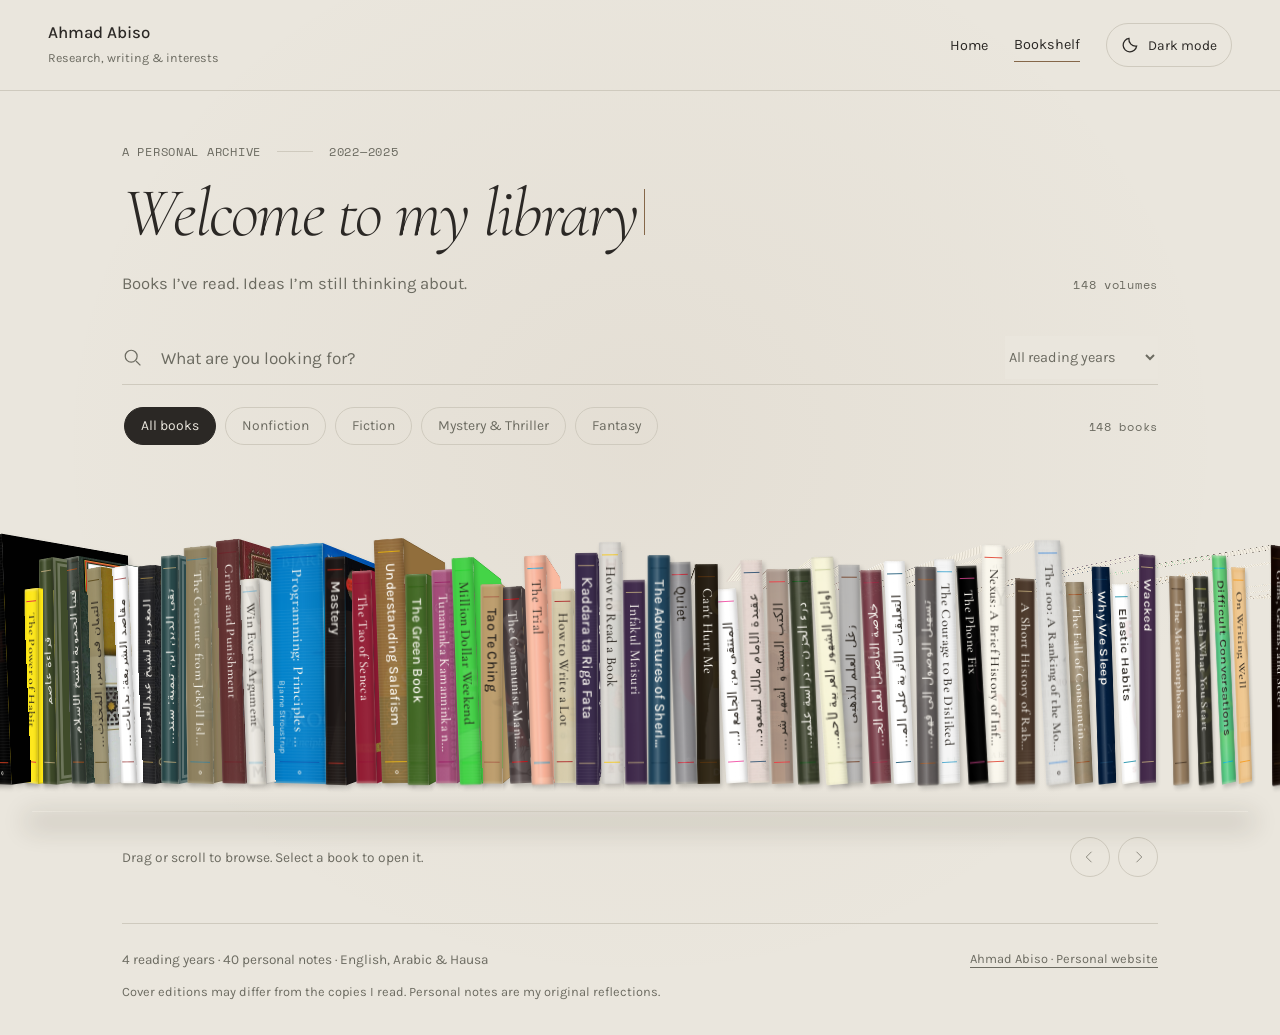
==== bookshelf/index.html @ cfb3cf04 "Publish personal website and reading bookshelf" ====
<!doctype html>
<html lang="en">
<head>
<meta charset="utf-8"><meta name="viewport" content="width=device-width,initial-scale=1">
<title>Ahmad Abiso’s Bookshelf — A Personal Reading Archive</title>
<meta name="description" content="Explore Ahmad Abiso’s reading archive: books in English, Arabic and Hausa, reading years, and personal reflections.">
<meta name="theme-color" content="#ece9e1">
<meta property="og:title" content="Ahmad Abiso’s Bookshelf"><meta property="og:description" content="A personal reading archive. Explore the shelves and open a book to read more."><meta property="og:type" content="website">
<link rel="icon" type="image/svg+xml" href="data:image/svg+xml,%3Csvg xmlns='http://www.w3.org/2000/svg' viewBox='0 0 32 32'%3E%3Crect width='32' height='32' rx='8' fill='%2319352e'/%3E%3Cpath d='M7 25 14 7h4l7 18h-5l-1-4h-6l-1 4zm7-8h4l-2-6z' fill='%23d7f36b'/%3E%3C/svg%3E">
<link rel="preconnect" href="https://fonts.googleapis.com"><link rel="preconnect" href="https://fonts.gstatic.com" crossorigin>
<link href="https://fonts.googleapis.com/css2?family=Cormorant+Garamond:ital,wght@0,300;0,400;0,500;1,300;1,400&family=Karla:wght@300;400;500&family=Space+Mono:wght@400;700&display=swap" rel="stylesheet">
<script src="/theme.js"></script><link rel="stylesheet" href="/theme.css"><link rel="stylesheet" href="library.css">
<script src="books.js" defer></script><script src="library.js" defer></script>
</head>
<body>
<a class="skip" href="#library">Skip to bookshelf</a>
<header class="library-nav"><a class="identity" href="/">Ahmad Abiso<span>Research, writing & interests</span></a><div class="nav-right"><a href="/#interests">Home</a><span aria-current="page">Bookshelf</span><button class="theme-toggle" type="button" aria-pressed="false" hidden><svg width="18" height="18" viewBox="0 0 24 24" fill="none" stroke="currentColor" stroke-width="1.7" aria-hidden="true"><path d="M20.8 13.4A9 9 0 0 1 10.6 3.2 9 9 0 1 0 20.8 13.4Z"/></svg><span>Dark mode</span></button></div></header>
<main id="library">
<section class="library-intro"><p class="kicker">A personal archive <span class="intro-rule"></span> 2022—2025</p><h1 aria-label="Welcome to my library"><span id="typed-title" aria-hidden="true">Welcome to my library</span><span class="caret" aria-hidden="true"></span></h1><div class="intro-bottom"><p>Books I’ve read. Ideas I’m still thinking about.</p><span id="total-count" class="mono"></span></div></section>
<section class="filters" aria-label="Find books"><div class="search-line"><label class="search-wrap"><svg viewBox="0 0 24 24" width="21" height="21" fill="none" stroke="currentColor" stroke-width="1.4" aria-hidden="true"><circle cx="10.5" cy="10.5" r="6.8"/><path d="m16 16 5 5"/></svg><span class="sr-only">Search titles, authors, genres and reading notes</span><input id="search" type="search" placeholder="What are you looking for?" autocomplete="off"></label><label class="year-wrap"><span class="sr-only">Reading year</span><select id="year"><option value="all">All reading years</option></select></label></div><div class="filter-bottom"><div id="genres" class="genre-pills" aria-label="Filter by genre"></div><p id="result-count" class="mono" aria-live="polite" aria-atomic="true"></p></div></section>
<section class="shelf-area" aria-label="Bookshelf"><div id="rail" class="shelf-rail" tabindex="0" aria-label="Scrollable bookshelf. Use left and right arrow keys to browse."><div id="track" class="shelf-track"></div></div><div class="shelf-ground" aria-hidden="true"></div><div id="empty" class="empty-state" hidden><h2>No books on this shelf.</h2><p>Try another title, author, reading year or genre.</p><button id="reset" class="text-button">Clear filters</button></div><div class="shelf-tools"><span>Drag or scroll to browse. Select a book to open it.</span><div><button id="browse-prev" class="round-button" aria-label="Browse previous books"><svg viewBox="0 0 24 24" width="18" height="18" fill="none" stroke="currentColor" aria-hidden="true"><path d="m14 5-7 7 7 7"/></svg></button><button id="browse-next" class="round-button" aria-label="Browse next books"><svg viewBox="0 0 24 24" width="18" height="18" fill="none" stroke="currentColor" aria-hidden="true"><path d="m10 5 7 7-7 7"/></svg></button></div></div></section>
<footer class="library-footer"><span id="archive-caption">Collected from my reading lists.</span><p>Cover editions may differ from the copies I read. Personal notes are my original reflections.</p><a href="/">Ahmad Abiso · Personal website</a></footer>
<noscript><p class="noscript">Please enable JavaScript to browse the interactive bookshelf.</p></noscript>
</main>
<div id="hover-card" class="hover-card" role="tooltip" hidden><h2 dir="auto"></h2><p dir="auto"></p><span class="mono"></span></div>
<dialog id="book-dialog" aria-labelledby="detail-title"><button id="close-detail" class="close-detail" aria-label="Shelve book and close">×</button><div class="detail-layout"><div id="detail-cover" class="detail-cover"></div><article class="detail-copy"><p id="detail-date" class="kicker"></p><h2 id="detail-title" dir="auto"></h2><p id="detail-author" class="detail-author" dir="auto"></p><div id="detail-tags" class="detail-tags"></div><p id="detail-blurb" class="detail-blurb" dir="auto"></p><dl id="detail-metadata"></dl><section id="note-section" class="personal-note" hidden><h3>My reading notes</h3><div id="detail-note" dir="auto"></div></section><p id="cover-notice" class="cover-notice"></p><a id="source-link" target="_blank" rel="noopener noreferrer">View cover source</a><div class="detail-controls"><button id="previous-book" class="text-button">Previous</button><span id="detail-position" class="mono"></span><button id="next-book" class="text-button">Next</button></div><button id="shelve-book" class="shelve-button">Shelve it</button></article></div></dialog>
</body></html>
---- theme.css ----
:root{color-scheme:light;--button-bg:#19352e;--button-text:#fff;--button-hover:#2d5747;--mark-bg:#19352e;--mark-text:#d7f36b;--on-forest:#f5f6f4}
:root[data-theme="dark"]{color-scheme:dark;--paper:#080f0b;--ink:#e7eee9;--muted:#afc0b6;--line:#2b4032;--forest:#10251a;--accent:#8bb89b;--button-bg:#245c3f;--button-text:#f3f7f4;--button-hover:#2f714f;--mark-bg:#245c3f;--mark-text:#f3f7f4;--toggle-bg:#245c3f;--toggle-text:#f3f7f4}
@media(prefers-color-scheme:dark){:root:not([data-theme]){color-scheme:dark;--paper:#080f0b;--ink:#e7eee9;--muted:#afc0b6;--line:#2b4032;--forest:#10251a;--accent:#8bb89b;--button-bg:#245c3f;--button-text:#f3f7f4;--button-hover:#2f714f;--mark-bg:#245c3f;--mark-text:#f3f7f4;--toggle-bg:#245c3f;--toggle-text:#f3f7f4}}
.header-actions{display:flex;align-items:center;gap:30px;flex-wrap:wrap}.theme-toggle{display:inline-flex;align-items:center;justify-content:center;gap:9px;min-height:44px;padding:10px 14px;border:1px solid var(--line);border-radius:30px;background:transparent;color:var(--ink);font:inherit;font-size:.875rem;cursor:pointer}.theme-toggle[hidden]{display:none}.theme-toggle:hover{border-color:var(--ink)}.theme-toggle[aria-pressed="true"]{background:var(--toggle-bg,var(--accent));border-color:var(--toggle-bg,var(--accent));color:var(--toggle-text,#19352e)}.theme-toggle svg{flex-shrink:0}.mark{background:var(--mark-bg);color:var(--mark-text)}.button{background:var(--button-bg);color:var(--button-text);border-color:var(--button-bg)}.button:hover{background:var(--button-hover);border-color:var(--button-hover)}.closing,.research-panel,.contact{color:var(--on-forest)}.skip,::selection{color:#19352e}header{height:auto;min-height:112px;padding:24px 0;flex-wrap:wrap}nav{flex-wrap:wrap}
@media(max-width:760px){header{gap:16px}.header-actions{gap:20px}.theme-toggle{padding:10px 12px}}
@media(max-width:620px){header{padding:20px 0;min-height:90px;gap:18px}.header-actions{width:100%;justify-content:space-between;gap:14px}nav{gap:20px}}
---- bookshelf/library.css ----
:root{--paper:oklch(.925 .012 85);--ink:oklch(.28 .008 80);--muted:#6c6b61;--line:#cfcabe;--accent:#856749;--shadow:rgba(47,38,23,.2);--panel:#f4f1e9;--serif:'Cormorant Garamond',Georgia,serif;--body:'Karla',Arial,sans-serif;--mono:'Space Mono',monospace;color:var(--ink);background:var(--paper);font-family:var(--body);font-synthesis:none;color-scheme:light;scroll-behavior:smooth}
:root[data-theme=dark]{--paper:#080f0b;--ink:#e7eee9;--muted:#aab9ae;--line:#2b4032;--accent:#8bb89b;--shadow:rgba(0,0,0,.7);--panel:#122119;color-scheme:dark}
@media(prefers-color-scheme:dark){:root:not([data-theme]){--paper:#080f0b;--ink:#e7eee9;--muted:#aab9ae;--line:#2b4032;--accent:#8bb89b;--shadow:rgba(0,0,0,.7);--panel:#122119;color-scheme:dark}}
*{box-sizing:border-box}body{margin:0;min-width:280px;background:radial-gradient(ellipse at 50% 43%,color-mix(in srgb,var(--accent) 6%,transparent),transparent 65%)}button,input,select{font:inherit}button,a,input,select{-webkit-tap-highlight-color:transparent}button{cursor:pointer}button:disabled{cursor:default;opacity:.4}a{color:inherit;text-underline-offset:4px}button:focus-visible,a:focus-visible,input:focus-visible,select:focus-visible,[tabindex]:focus-visible{outline:2px solid var(--accent);outline-offset:5px}button{color:inherit}svg{flex-shrink:0}[hidden]{display:none!important}.sr-only{position:absolute;width:1px;height:1px;padding:0;margin:-1px;overflow:hidden;clip:rect(0,0,0,0);white-space:nowrap;border:0}.skip{position:absolute;left:20px;top:-80px;z-index:300;background:var(--panel);padding:12px}.skip:focus{top:12px}.mono,.kicker{font-family:var(--mono);font-size:.75rem;letter-spacing:.06em}.kicker{text-transform:uppercase}.library-nav{max-width:1440px;margin:0 auto;padding:23px 48px;display:flex;align-items:center;justify-content:space-between;gap:30px;min-height:90px;border-bottom:1px solid var(--line);flex-wrap:wrap}.identity{font-size:1.05rem;text-decoration:none;font-weight:500;line-height:1.25}.identity span{display:block;font-size:.78rem;font-weight:400;color:var(--muted);margin-top:7px}.nav-right{display:flex;align-items:center;gap:26px;font-size:.9rem}.nav-right>a{text-decoration:none}.nav-right>[aria-current]{border-bottom:1px solid var(--accent);padding:8px 0}.theme-toggle{font-family:var(--body);font-size:.86rem}.library-intro{max-width:1100px;margin:0 auto;padding:52px 32px 20px}.library-intro .kicker{display:flex;align-items:center;gap:16px;color:var(--muted);margin:0 0 16px}.intro-rule{height:1px;width:36px;background:var(--line)}h1{font-family:var(--serif);font-weight:300;font-style:italic;font-size:clamp(2.6rem,5.4vw,4.7rem);letter-spacing:-.025em;line-height:1.08;margin:0 0 19px;min-height:1.1em}.caret{height:.67em;width:1px;display:inline-block;background:var(--accent);margin-left:6px;animation:blink 1.25s steps(1) infinite}.intro-bottom{display:flex;align-items:baseline;justify-content:space-between;gap:16px;color:var(--muted)}.intro-bottom p{font-size:1.04rem;margin:0;line-height:1.6}.intro-bottom>.mono{white-space:nowrap}.filters{position:relative;z-index:45;max-width:1100px;padding:14px 32px 0;margin:0 auto}.search-line{display:flex;gap:24px;border-bottom:1px solid var(--line);align-items:center}.search-wrap{display:flex;align-items:center;gap:14px;flex:1;color:var(--muted)}.search-wrap input{border:0;background:transparent;color:var(--ink);padding:16px 4px;width:100%;min-width:0;font-size:1.07rem;outline-offset:-3px}.search-wrap input::placeholder{color:var(--muted);opacity:1}.year-wrap select{border:0;background:var(--paper);color:var(--muted);font-size:.9rem;padding:12px 26px 12px 0;max-width:190px}.filter-bottom{display:flex;align-items:center;gap:20px;justify-content:space-between;padding-top:18px;min-width:0}.genre-pills{display:flex;gap:9px;overflow-x:auto;scrollbar-width:none;padding:4px 2px 9px;min-width:0}.genre-pills::-webkit-scrollbar{display:none}.genre-pill{border:1px solid var(--line);border-radius:25px;background:transparent;font-size:.87rem;white-space:nowrap;padding:8px 16px;min-height:38px;color:var(--muted)}.genre-pill[aria-pressed=true]{background:var(--ink);color:var(--paper);border-color:var(--ink)}#result-count{white-space:nowrap;color:var(--muted);margin:0 0 4px;min-width:80px;text-align:right}.shelf-area{position:relative;margin-top:-50px}.shelf-rail{width:100%;height:430px;overflow-x:auto;overflow-y:hidden;scrollbar-width:none;perspective:1400px;perspective-origin:50% 65%;touch-action:pan-x;cursor:grab;position:relative;padding-top:150px;scroll-behavior:auto}.shelf-rail::-webkit-scrollbar{display:none}.shelf-rail.dragging{cursor:grabbing;user-select:none}.shelf-track{display:flex;align-items:flex-end;gap:0;width:max-content;min-width:100%;height:254px;transform-style:preserve-3d;padding:0 36px 24px}.shelf-track.centered{justify-content:center}.shelf-segment{display:flex;align-items:flex-end;gap:2px;height:100%;flex-shrink:0;transform-style:preserve-3d}.book-slot{width:var(--w);height:var(--h);flex-shrink:0;border:0;padding:0;background:transparent;position:relative;perspective:1400px;transform-style:preserve-3d;text-align:left;z-index:1;touch-action:pan-x}.book-slot:hover,.book-slot:focus-visible{z-index:40}.book-model{display:block;position:relative;width:100%;height:100%;transform-style:preserve-3d;transform:rotateY(var(--ry,0deg)) rotateZ(var(--lean)) translateZ(var(--depth));transition:transform 700ms cubic-bezier(.22,1,.32,1);will-change:transform}.book-slot:hover .book-model,.book-slot:focus-visible .book-model{transform:rotateY(-30deg) rotateZ(0deg) translateZ(96px) translateY(-26px)}.book-spine{display:block;position:absolute;inset:0;background:var(--spine);color:var(--ink-book);border-radius:2px 1px 1px 2px;box-shadow:inset 1px 0 2px #ffffff45,inset -3px 0 3px #0006,2px 3px 5px #0003;overflow:hidden}.spine-wrap{position:absolute;inset:0;background-size:auto 100%;background-position:left center;opacity:.23;filter:saturate(.8)}.spine-settle{position:absolute;inset:0;background:var(--spine);opacity:.66}.spine-rule{position:absolute;left:12%;right:12%;height:1px;top:12px;background:var(--band);opacity:.8}.spine-rule.bottom{top:auto;bottom:21px}.spine-title{position:absolute;top:24px;bottom:32px;left:50%;writing-mode:vertical-rl;transform:translateX(-50%);font-family:var(--book-font,var(--serif));font-weight:500;font-size:clamp(12px,var(--title-size,16px),18px);letter-spacing:.025em;line-height:1;overflow:hidden;text-overflow:ellipsis;white-space:nowrap;max-height:calc(100% - 56px)}.spine-title.rtl{writing-mode:horizontal-tb;transform:translate(-50%,-50%) rotate(-90deg);top:50%;bottom:auto;width:calc(var(--h) - 65px);max-height:none;text-align:center;direction:rtl;font-family:Tahoma,Arial,sans-serif;font-size:13px}.spine-author{position:absolute;bottom:30px;left:6px;writing-mode:vertical-rl;max-height:130px;font-size:9px;letter-spacing:.02em;overflow:hidden;white-space:nowrap;opacity:.8}.publisher-dot{position:absolute;bottom:9px;left:50%;transform:translateX(-50%);height:4px;width:4px;border:1px solid currentColor;border-radius:50%;opacity:.7}.spine-material{position:absolute;inset:0;background:repeating-linear-gradient(0deg,#fff2 0,#fff2 .5px,transparent .5px,transparent 3px),linear-gradient(90deg,#0004,transparent 20%,#fff2 60%,#0003);opacity:.3;pointer-events:none}.finish-gloss .spine-material{background:linear-gradient(90deg,#0005,transparent 20%,#fff6 43%,transparent 58%,#0005);opacity:.5}.spine-wear{position:absolute;inset:0;opacity:var(--wear);box-shadow:inset 0 2px 2px #faf5e5,inset 1px 0 1px #fff9,inset 0 -2px 2px #f5eed3;pointer-events:none}.book-face{position:absolute;left:100%;top:0;width:160px;height:100%;transform-origin:left center;transform:rotateY(90deg);background:var(--spine);backface-visibility:hidden;box-shadow:inset 0 0 0 1px #0002,4px 3px 6px #0002;overflow:hidden}.book-face img{width:100%;height:100%;object-fit:fill;display:block}.cover-fallback{display:flex;height:100%;padding:20px 14px;flex-direction:column;align-items:center;justify-content:center;text-align:center;color:var(--ink-book);background:var(--spine);border:8px double color-mix(in srgb,var(--ink-book) 25%,transparent);font-family:var(--serif);gap:16px}.cover-fallback strong{font-size:1.35rem;font-weight:500;line-height:1.15}.cover-fallback small{font-family:var(--body);font-size:.85rem;line-height:1.4}.cover-fallback em{font-family:var(--mono);font-style:normal;font-size:.65rem;opacity:.8}.book-pages{position:absolute;top:0;left:1px;width:calc(100% - 2px);height:158px;transform-origin:top;transform:rotateX(-90deg);background:repeating-linear-gradient(90deg,#c9c3b5 0,#eee9dd 1px,#f9f3e8 3px);border:1px solid var(--spine);backface-visibility:hidden}.shelf-ground{height:1px;max-width:1250px;width:95%;position:relative;margin:-23px auto 0;background:linear-gradient(90deg,transparent,var(--line) 15%,var(--line) 85%,transparent);box-shadow:0 10px 26px 6px var(--shadow)}.shelf-tools{max-width:1100px;padding:25px 32px 30px;margin:auto;display:flex;justify-content:space-between;gap:25px;align-items:center;color:var(--muted);font-size:.86rem}.shelf-tools>div{display:flex;gap:8px}.round-button{display:grid;place-items:center;width:40px;height:40px;border:1px solid var(--line);border-radius:50%;background:transparent}.round-button:hover{background:var(--panel)}.empty-state{text-align:center;min-height:300px;padding:95px 24px 30px}.empty-state h2{font:400 2.3rem var(--serif);margin:10px}.empty-state p{color:var(--muted)}.text-button{border:0;border-bottom:1px solid var(--line);padding:9px 4px;background:transparent;font-size:.94rem}.text-button:hover{border-color:var(--accent)}.library-footer{max-width:1036px;margin:16px auto 0;border-top:1px solid var(--line);padding:24px 0 32px;color:var(--muted);font-size:.85rem;line-height:1.7;display:flex;flex-wrap:wrap;justify-content:space-between;gap:10px 30px}.library-footer p{margin:0;flex-basis:100%;order:3;font-size:.8rem}.library-footer a{font-size:.8rem}.hover-card{position:fixed;width:248px;z-index:100;padding:17px 20px;background:var(--panel);color:var(--ink);border:1px solid var(--line);box-shadow:0 10px 30px var(--shadow);transform:translate(-50%,-100%);pointer-events:none;border-radius:3px}.hover-card h2{font:500 20px/1.1 var(--serif);margin:0 0 8px}.hover-card p{font-size:15px;line-height:1.35;margin:0 0 9px;color:var(--muted)}.hover-card>.mono{font-size:12px;line-height:1.5;display:block;color:var(--muted)}dialog{position:fixed;inset:0;width:100%;height:100%;max-width:none;max-height:none;border:0;background:transparent;color:var(--ink);padding:0;overflow-y:auto;overscroll-behavior:contain}dialog::backdrop{background:color-mix(in srgb,var(--paper) 85%,transparent);backdrop-filter:blur(18px);transition:background 700ms}dialog[open]{display:flex;align-items:center;justify-content:center}.detail-layout{width:min(1050px,100%);padding:80px 50px;display:grid;grid-template-columns:minmax(200px,350px) minmax(0,1fr);gap:80px;align-items:start;margin:auto}.detail-cover{width:min(100%,320px);height:min(60vh,480px);justify-self:center;position:sticky;top:60px;perspective:1400px;transform-origin:center;transition:transform 900ms cubic-bezier(.16,1,.3,1),opacity 620ms;box-shadow:15px 18px 28px var(--shadow);background:var(--spine);color:var(--ink-book)}.detail-cover>img{height:100%;width:100%;object-fit:contain;display:block}.detail-cover .cover-fallback strong{font-size:2rem}.detail-cover .cover-fallback em{font-size:.75rem}.detail-copy{min-width:0;opacity:0;transform:translateY(18px);transition:opacity 650ms 260ms,transform 650ms 260ms}.book-out .detail-copy{opacity:1;transform:translateY(0)}.closing-book .detail-copy{opacity:0;transform:translateY(16px);transition-delay:0s}.close-detail{position:fixed;right:30px;top:24px;z-index:5;width:44px;height:44px;border:1px solid var(--line);border-radius:50%;background:var(--paper);font-size:1.8rem;line-height:1}.detail-copy>.kicker{color:var(--muted);margin:0 0 14px;line-height:1.7}.detail-copy h2{font:400 clamp(2rem,4vw,3.2rem)/1.03 var(--serif);margin:0 0 14px;overflow-wrap:anywhere}.detail-author{font-size:1.12rem;color:var(--muted);line-height:1.5;margin:0 0 20px}.detail-tags{display:flex;gap:8px;flex-wrap:wrap}.detail-tags span{font-size:.8rem;border:1px solid var(--line);border-radius:20px;padding:5px 11px;color:var(--muted)}.detail-blurb{font-size:1.06rem;line-height:1.7;margin:22px 0}.detail-blurb:empty{display:none}.detail-copy dl{display:flex;flex-wrap:wrap;gap:14px 28px;border-block:1px solid var(--line);padding:17px 0;margin:22px 0}.detail-copy dl div{min-width:80px}.detail-copy dt{font:400 .68rem var(--mono);text-transform:uppercase;letter-spacing:.05em;color:var(--muted);margin-bottom:7px}.detail-copy dd{font-size:.91rem;margin:0}.personal-note{margin-top:26px}.personal-note h3{font:500 1.5rem var(--serif);margin:0 0 12px}.personal-note p{font-size:1.04rem;line-height:1.8;white-space:pre-line;overflow-wrap:anywhere;margin:0 0 16px}.cover-notice{font-size:.82rem;line-height:1.6;color:var(--muted);margin:18px 0 9px}#source-link{font-size:.85rem}.detail-controls{display:flex;align-items:center;justify-content:space-between;margin:30px 0 20px;gap:12px}.detail-controls .mono{color:var(--muted);font-size:.7rem}.shelve-button{border:1px solid var(--line);border-radius:30px;padding:12px 28px;background:var(--ink);color:var(--paper);font-size:1rem}.noscript{margin:40px;text-align:center}.book-slot:focus-visible{outline-offset:8px}
@keyframes blink{50%{opacity:0}}
@media(min-width:1500px){.library-intro{padding-top:70px}.shelf-rail{height:460px;padding-top:180px}}
@media(max-width:1100px){.library-footer{margin-left:32px;margin-right:32px}.detail-layout{gap:50px}}
@media(max-width:720px){.library-nav{padding:20px 24px;gap:20px}.identity span{display:none}.nav-right{gap:15px;font-size:.85rem}.theme-toggle{padding:9px 11px;min-height:38px}.library-intro{padding:37px 24px 16px}.library-intro .kicker{font-size:.65rem;gap:12px}h1{font-size:clamp(2.6rem,8vw,3.6rem)}.intro-bottom{flex-wrap:wrap;gap:9px}.intro-bottom p{font-size:1rem}.filters{padding:12px 24px 0}.search-line{gap:12px}.search-wrap{gap:8px}.search-wrap input{font-size:1rem}.year-wrap select{max-width:143px;font-size:.8rem;padding-right:8px}.filter-bottom{gap:10px;align-items:flex-start}.genre-pill{font-size:.8rem;padding:7px 12px}#result-count{font-size:.65rem;min-width:63px;padding-top:14px}.shelf-tools{padding:25px 24px;font-size:.8rem;gap:20px}.shelf-tools>span{max-width:240px;line-height:1.6}.shelf-rail{height:414px;padding-top:134px}.library-footer{margin-left:24px;margin-right:24px}.detail-layout{grid-template-columns:1fr;padding:70px 26px 40px;gap:40px;max-width:580px}.detail-cover{position:relative;top:auto;height:42vh;max-height:380px;width:auto;aspect-ratio:2/3;max-width:75vw}.detail-copy{padding-bottom:20px}.detail-copy h2{font-size:2.6rem}.close-detail{top:15px;right:16px}.hover-card{display:none}.detail-copy>.kicker{margin-bottom:10px}.detail-copy dl{gap:14px 22px}dialog[open]{align-items:flex-start}}
@media(max-width:400px){.library-nav{gap:16px}.nav-right{justify-content:space-between;width:100%}.search-line{flex-wrap:wrap;gap:0}.search-wrap{flex-basis:100%;border-bottom:1px solid var(--line)}.year-wrap{width:100%;padding:2px 0}.shelf-area{margin-top:-45px}.library-intro{padding-top:30px}.intro-bottom>.mono{font-size:.67rem}}
@media(prefers-reduced-motion:reduce){:root{scroll-behavior:auto}.caret{animation:none;display:none}.book-model,.detail-cover,.detail-copy,dialog::backdrop{transition:none!important}.book-slot:hover .book-model,.book-slot:focus-visible .book-model{transform:rotateY(-20deg)}.detail-copy{opacity:1;transform:none}}
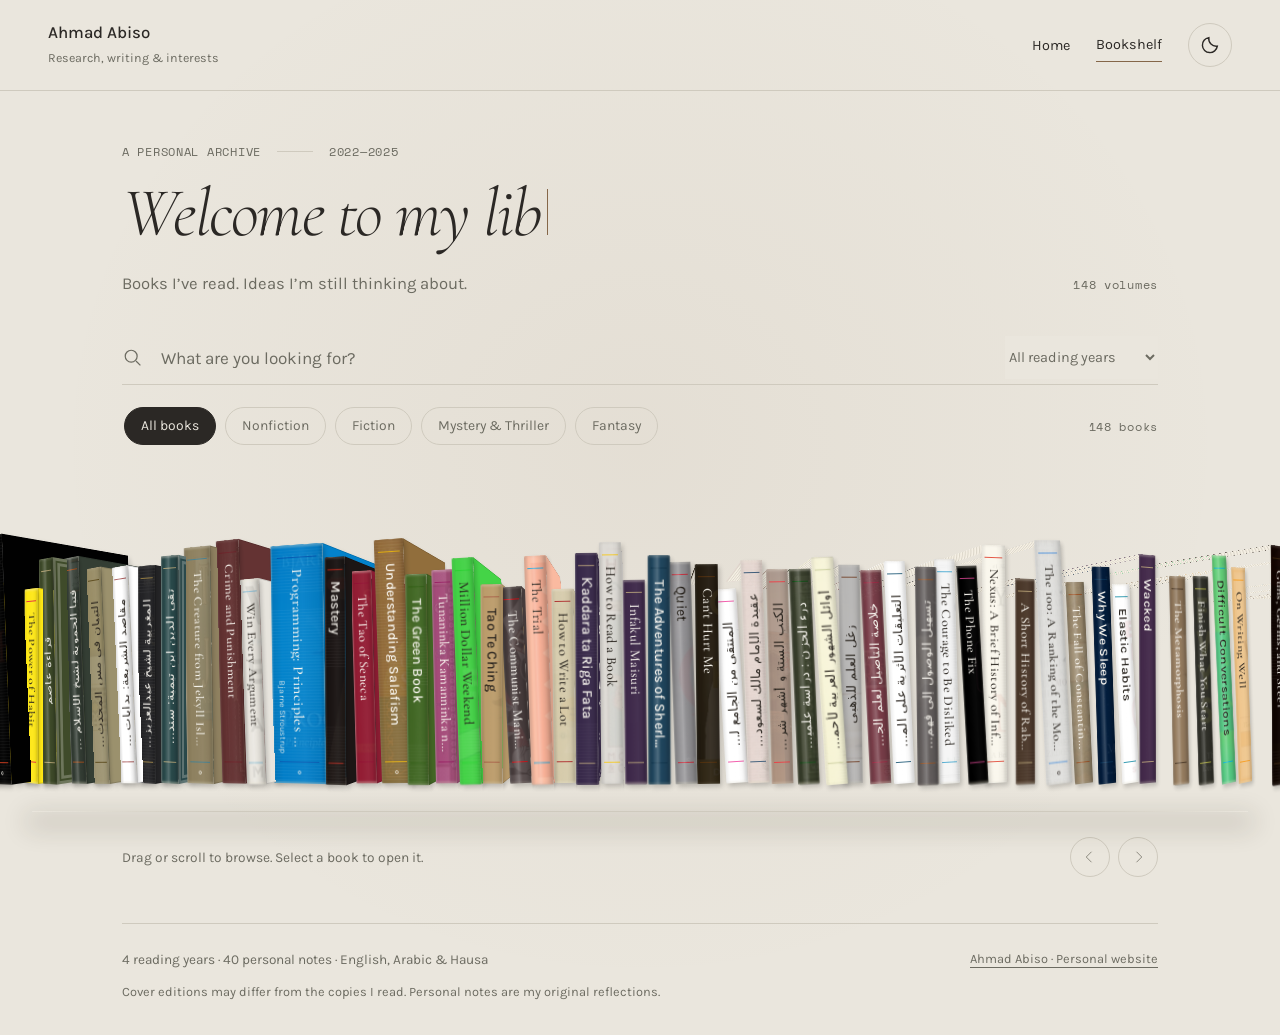
==== commit ffde9c66: "Add publications projects posts travel gallery and AA identity" ====
--- a/bookshelf/index.html
+++ b/bookshelf/index.html
@@ -6,7 +6,7 @@
 <meta name="description" content="Explore Ahmad Abiso’s reading archive: books in English, Arabic and Hausa, reading years, and personal reflections.">
 <meta name="theme-color" content="#ece9e1">
 <meta property="og:title" content="Ahmad Abiso’s Bookshelf"><meta property="og:description" content="A personal reading archive. Explore the shelves and open a book to read more."><meta property="og:type" content="website">
-<link rel="icon" type="image/svg+xml" href="data:image/svg+xml,%3Csvg xmlns='http://www.w3.org/2000/svg' viewBox='0 0 32 32'%3E%3Crect width='32' height='32' rx='8' fill='%2319352e'/%3E%3Cpath d='M7 25 14 7h4l7 18h-5l-1-4h-6l-1 4zm7-8h4l-2-6z' fill='%23d7f36b'/%3E%3C/svg%3E">
+<link rel="icon" type="image/png" href="/assets/ahmad-abiso-logo.png">
 <link rel="preconnect" href="https://fonts.googleapis.com"><link rel="preconnect" href="https://fonts.gstatic.com" crossorigin>
 <link href="https://fonts.googleapis.com/css2?family=Cormorant+Garamond:ital,wght@0,300;0,400;0,500;1,300;1,400&family=Karla:wght@300;400;500&family=Space+Mono:wght@400;700&display=swap" rel="stylesheet">
 <script src="/theme.js"></script><link rel="stylesheet" href="/theme.css"><link rel="stylesheet" href="library.css">
@@ -14,7 +14,7 @@
 </head>
 <body>
 <a class="skip" href="#library">Skip to bookshelf</a>
-<header class="library-nav"><a class="identity" href="/">Ahmad Abiso<span>Research, writing & interests</span></a><div class="nav-right"><a href="/#interests">Home</a><span aria-current="page">Bookshelf</span><button class="theme-toggle" type="button" aria-pressed="false" hidden><svg width="18" height="18" viewBox="0 0 24 24" fill="none" stroke="currentColor" stroke-width="1.7" aria-hidden="true"><path d="M20.8 13.4A9 9 0 0 1 10.6 3.2 9 9 0 1 0 20.8 13.4Z"/></svg><span>Dark mode</span></button></div></header>
+<header class="library-nav"><a class="identity" href="/">Ahmad Abiso<span>Research, writing & interests</span></a><div class="nav-right"><a href="/">Home</a><span aria-current="page">Bookshelf</span><button class="theme-toggle" type="button" aria-label="Switch to dark mode" title="Switch to dark mode" aria-pressed="false" hidden><svg class="moon-icon" width="20" height="20" viewBox="0 0 24 24" fill="none" stroke="currentColor" stroke-width="1.7" aria-hidden="true"><path d="M20.8 13.4A9 9 0 0 1 10.6 3.2 9 9 0 1 0 20.8 13.4Z"/></svg><svg class="sun-icon" width="20" height="20" viewBox="0 0 24 24" fill="none" stroke="currentColor" stroke-width="1.7" aria-hidden="true"><circle cx="12" cy="12" r="4"/><path d="M12 2v2m0 16v2M2 12h2m16 0h2M5 5l1.5 1.5m11 11L19 19M5 19l1.5-1.5m11-11L19 5"/></svg></button></div></header>
 <main id="library">
 <section class="library-intro"><p class="kicker">A personal archive <span class="intro-rule"></span> 2022—2025</p><h1 aria-label="Welcome to my library"><span id="typed-title" aria-hidden="true">Welcome to my library</span><span class="caret" aria-hidden="true"></span></h1><div class="intro-bottom"><p>Books I’ve read. Ideas I’m still thinking about.</p><span id="total-count" class="mono"></span></div></section>
 <section class="filters" aria-label="Find books"><div class="search-line"><label class="search-wrap"><svg viewBox="0 0 24 24" width="21" height="21" fill="none" stroke="currentColor" stroke-width="1.4" aria-hidden="true"><circle cx="10.5" cy="10.5" r="6.8"/><path d="m16 16 5 5"/></svg><span class="sr-only">Search titles, authors, genres and reading notes</span><input id="search" type="search" placeholder="What are you looking for?" autocomplete="off"></label><label class="year-wrap"><span class="sr-only">Reading year</span><select id="year"><option value="all">All reading years</option></select></label></div><div class="filter-bottom"><div id="genres" class="genre-pills" aria-label="Filter by genre"></div><p id="result-count" class="mono" aria-live="polite" aria-atomic="true"></p></div></section>
--- a/theme.css
+++ b/theme.css
@@ -4,3 +4,4 @@
 .header-actions{display:flex;align-items:center;gap:30px;flex-wrap:wrap}.theme-toggle{display:inline-flex;align-items:center;justify-content:center;gap:9px;min-height:44px;padding:10px 14px;border:1px solid var(--line);border-radius:30px;background:transparent;color:var(--ink);font:inherit;font-size:.875rem;cursor:pointer}.theme-toggle[hidden]{display:none}.theme-toggle:hover{border-color:var(--ink)}.theme-toggle[aria-pressed="true"]{background:var(--toggle-bg,var(--accent));border-color:var(--toggle-bg,var(--accent));color:var(--toggle-text,#19352e)}.theme-toggle svg{flex-shrink:0}.mark{background:var(--mark-bg);color:var(--mark-text)}.button{background:var(--button-bg);color:var(--button-text);border-color:var(--button-bg)}.button:hover{background:var(--button-hover);border-color:var(--button-hover)}.closing,.research-panel,.contact{color:var(--on-forest)}.skip,::selection{color:#19352e}header{height:auto;min-height:112px;padding:24px 0;flex-wrap:wrap}nav{flex-wrap:wrap}
 @media(max-width:760px){header{gap:16px}.header-actions{gap:20px}.theme-toggle{padding:10px 12px}}
 @media(max-width:620px){header{padding:20px 0;min-height:90px;gap:18px}.header-actions{width:100%;justify-content:space-between;gap:14px}nav{gap:20px}}
+.theme-toggle{width:44px;height:44px;min-width:44px;padding:10px!important;gap:0}.theme-toggle>span{display:none}.theme-toggle .sun-icon{display:none}:root[data-theme="dark"] .theme-toggle .moon-icon{display:none}:root[data-theme="dark"] .theme-toggle .sun-icon{display:block}.theme-toggle:focus-visible{outline:2px solid var(--ink);outline-offset:4px}
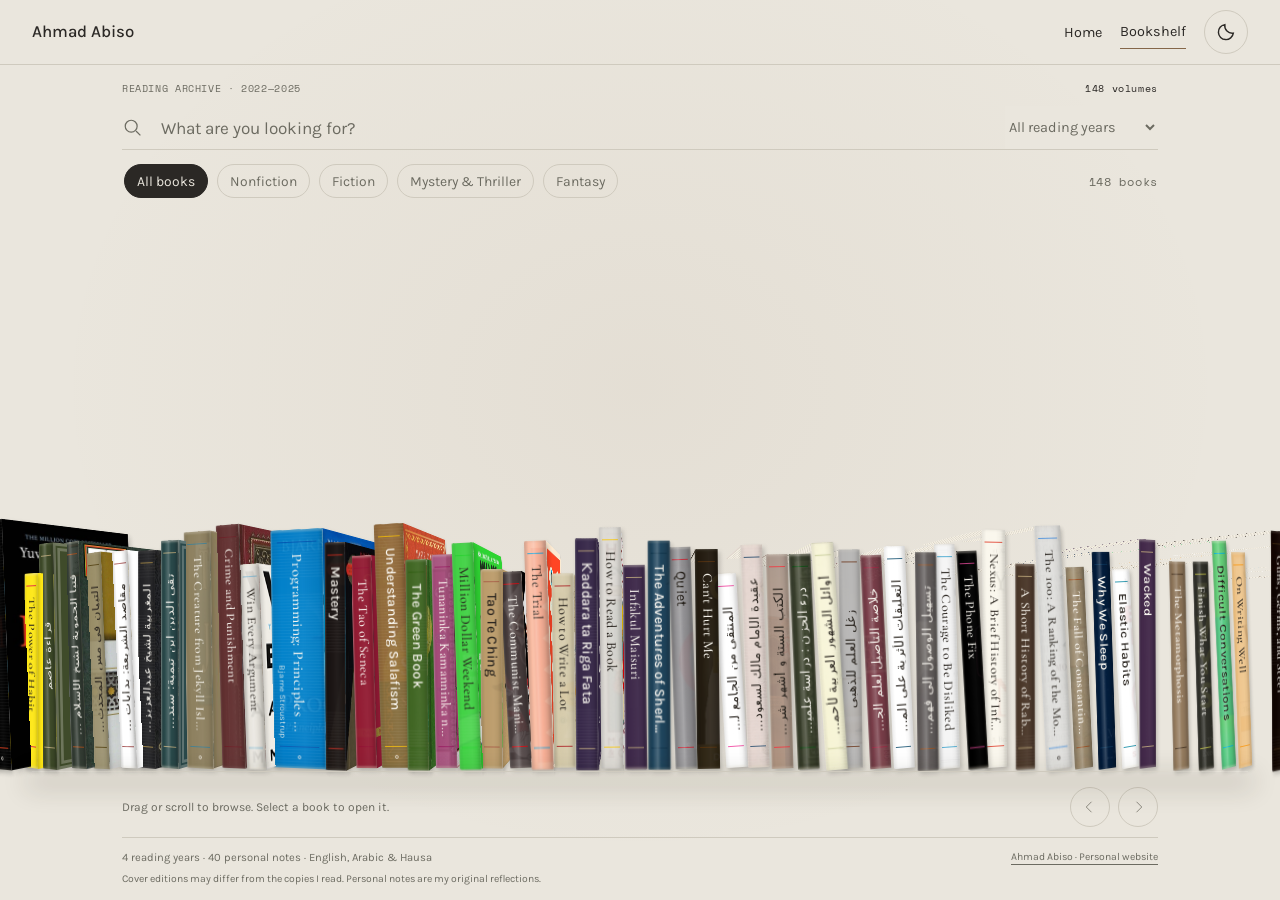
==== commit f4d5a1b4: "Create dedicated pages and responsive bookshelf viewport" ====
--- a/bookshelf/index.html
+++ b/bookshelf/index.html
@@ -11,12 +11,13 @@
 <link href="https://fonts.googleapis.com/css2?family=Cormorant+Garamond:ital,wght@0,300;0,400;0,500;1,300;1,400&family=Karla:wght@300;400;500&family=Space+Mono:wght@400;700&display=swap" rel="stylesheet">
 <script src="/theme.js"></script><link rel="stylesheet" href="/theme.css"><link rel="stylesheet" href="library.css">
 <script src="books.js" defer></script><script src="library.js" defer></script>
+<link rel="stylesheet" href="viewport.css">
 </head>
 <body>
 <a class="skip" href="#library">Skip to bookshelf</a>
 <header class="library-nav"><a class="identity" href="/">Ahmad Abiso<span>Research, writing & interests</span></a><div class="nav-right"><a href="/">Home</a><span aria-current="page">Bookshelf</span><button class="theme-toggle" type="button" aria-label="Switch to dark mode" title="Switch to dark mode" aria-pressed="false" hidden><svg class="moon-icon" width="20" height="20" viewBox="0 0 24 24" fill="none" stroke="currentColor" stroke-width="1.7" aria-hidden="true"><path d="M20.8 13.4A9 9 0 0 1 10.6 3.2 9 9 0 1 0 20.8 13.4Z"/></svg><svg class="sun-icon" width="20" height="20" viewBox="0 0 24 24" fill="none" stroke="currentColor" stroke-width="1.7" aria-hidden="true"><circle cx="12" cy="12" r="4"/><path d="M12 2v2m0 16v2M2 12h2m16 0h2M5 5l1.5 1.5m11 11L19 19M5 19l1.5-1.5m11-11L19 5"/></svg></button></div></header>
 <main id="library">
-<section class="library-intro"><p class="kicker">A personal archive <span class="intro-rule"></span> 2022—2025</p><h1 aria-label="Welcome to my library"><span id="typed-title" aria-hidden="true">Welcome to my library</span><span class="caret" aria-hidden="true"></span></h1><div class="intro-bottom"><p>Books I’ve read. Ideas I’m still thinking about.</p><span id="total-count" class="mono"></span></div></section>
+<section class="library-intro"><h1 class="sr-only">Bookshelf</h1><p class="kicker">Reading archive · 2022—2025</p><span id="total-count" class="mono"></span></section>
 <section class="filters" aria-label="Find books"><div class="search-line"><label class="search-wrap"><svg viewBox="0 0 24 24" width="21" height="21" fill="none" stroke="currentColor" stroke-width="1.4" aria-hidden="true"><circle cx="10.5" cy="10.5" r="6.8"/><path d="m16 16 5 5"/></svg><span class="sr-only">Search titles, authors, genres and reading notes</span><input id="search" type="search" placeholder="What are you looking for?" autocomplete="off"></label><label class="year-wrap"><span class="sr-only">Reading year</span><select id="year"><option value="all">All reading years</option></select></label></div><div class="filter-bottom"><div id="genres" class="genre-pills" aria-label="Filter by genre"></div><p id="result-count" class="mono" aria-live="polite" aria-atomic="true"></p></div></section>
 <section class="shelf-area" aria-label="Bookshelf"><div id="rail" class="shelf-rail" tabindex="0" aria-label="Scrollable bookshelf. Use left and right arrow keys to browse."><div id="track" class="shelf-track"></div></div><div class="shelf-ground" aria-hidden="true"></div><div id="empty" class="empty-state" hidden><h2>No books on this shelf.</h2><p>Try another title, author, reading year or genre.</p><button id="reset" class="text-button">Clear filters</button></div><div class="shelf-tools"><span>Drag or scroll to browse. Select a book to open it.</span><div><button id="browse-prev" class="round-button" aria-label="Browse previous books"><svg viewBox="0 0 24 24" width="18" height="18" fill="none" stroke="currentColor" aria-hidden="true"><path d="m14 5-7 7 7 7"/></svg></button><button id="browse-next" class="round-button" aria-label="Browse next books"><svg viewBox="0 0 24 24" width="18" height="18" fill="none" stroke="currentColor" aria-hidden="true"><path d="m10 5 7 7-7 7"/></svg></button></div></div></section>
 <footer class="library-footer"><span id="archive-caption">Collected from my reading lists.</span><p>Cover editions may differ from the copies I read. Personal notes are my original reflections.</p><a href="/">Ahmad Abiso · Personal website</a></footer>
--- a/bookshelf/viewport.css
+++ b/bookshelf/viewport.css
@@ -0,0 +1,4 @@
+/* Keep the browsing shelf inside the viewport; book details scroll independently. */
+html{height:100%;overflow:hidden}body{height:100dvh;display:flex;flex-direction:column;overflow:hidden}.library-nav{width:100%;min-height:64px;padding:10px 32px;flex:0 0 auto;flex-wrap:nowrap;gap:16px}.identity span{display:none}.nav-right{width:auto;gap:18px}#library{flex:1;min-height:0;display:flex;flex-direction:column}.library-intro{width:100%;padding:15px 32px 5px;display:flex;justify-content:space-between;gap:12px;align-items:center;flex:0 0 auto}.library-intro .kicker{margin:0;font-size:.65rem}.library-intro>.mono{font-size:.65rem}.filters{width:100%;padding:5px 32px 0;flex:0 0 auto}.search-wrap input{padding:11px 4px}.filter-bottom{padding-top:10px}.genre-pill{padding:6px 12px;min-height:34px}.shelf-area{margin:0;flex:1;min-height:0;display:flex;flex-direction:column}.shelf-rail{height:auto;min-height:0;flex:1;padding-top:25px}.shelf-track{height:100%;padding-bottom:20px}.shelf-segment{height:100%}.book-slot{max-height:calc(100% - 40px)}.shelf-ground{flex:0 0 1px;margin:-18px auto 0}.shelf-tools{width:100%;padding:15px 32px 10px;flex:0 0 auto;font-size:.75rem}.library-footer{flex:0 0 auto;width:calc(100% - 64px);margin:0 auto;padding:10px 0 12px;font-size:.7rem;gap:3px 20px}.library-footer p,.library-footer a{font-size:.65rem}.empty-state{flex:1;min-height:0;padding:20px;display:flex;flex-direction:column;justify-content:center}.empty-state h2{font-size:1.7rem}.empty-state .text-button{align-self:center}
+@media(max-width:720px){.library-nav{padding:8px 18px;min-height:60px}.identity{font-size:.95rem}.nav-right{gap:12px;font-size:.8rem}.library-intro{padding:12px 20px 3px}.filters{padding:4px 20px 0}.search-line{flex-wrap:nowrap;gap:10px}.search-wrap{flex:1;flex-basis:auto;border:0;min-width:0}.search-wrap input{font-size:.9rem;padding:10px 0}.year-wrap{width:auto;padding:0}.year-wrap select{font-size:.72rem;max-width:125px;padding:10px 0}.filter-bottom{align-items:center;gap:8px}#result-count{padding:0;font-size:.6rem;min-width:55px}.genre-pill{font-size:.74rem;padding:6px 10px}.shelf-tools{padding:12px 20px 8px;gap:12px}.shelf-tools>span{line-height:1.4}.library-footer{width:calc(100% - 40px);line-height:1.4;padding:8px 0;font-size:.65rem}.library-footer p{font-size:.6rem}.round-button{width:34px;height:34px}.shelf-rail{padding-top:22px}}
+@media(max-height:540px){.library-nav{min-height:48px;padding-top:3px;padding-bottom:3px}.library-intro{padding-top:5px}.filters{padding-top:0}.search-wrap input{padding:5px 0}.year-wrap select{padding:5px 0}.filter-bottom{padding-top:2px}.genre-pills{padding-bottom:3px}.genre-pill{min-height:28px;padding:3px 9px}.shelf-rail{padding-top:5px}.book-slot{max-height:calc(100% - 15px)}.shelf-tools{padding-top:8px;padding-bottom:3px}.library-footer{padding:5px 0}.library-footer p{display:none}.round-button{height:28px;width:28px}.book-slot:hover .book-model,.book-slot:focus-visible .book-model{transform:rotateY(-25deg) translateZ(30px) translateY(-4px)}}
